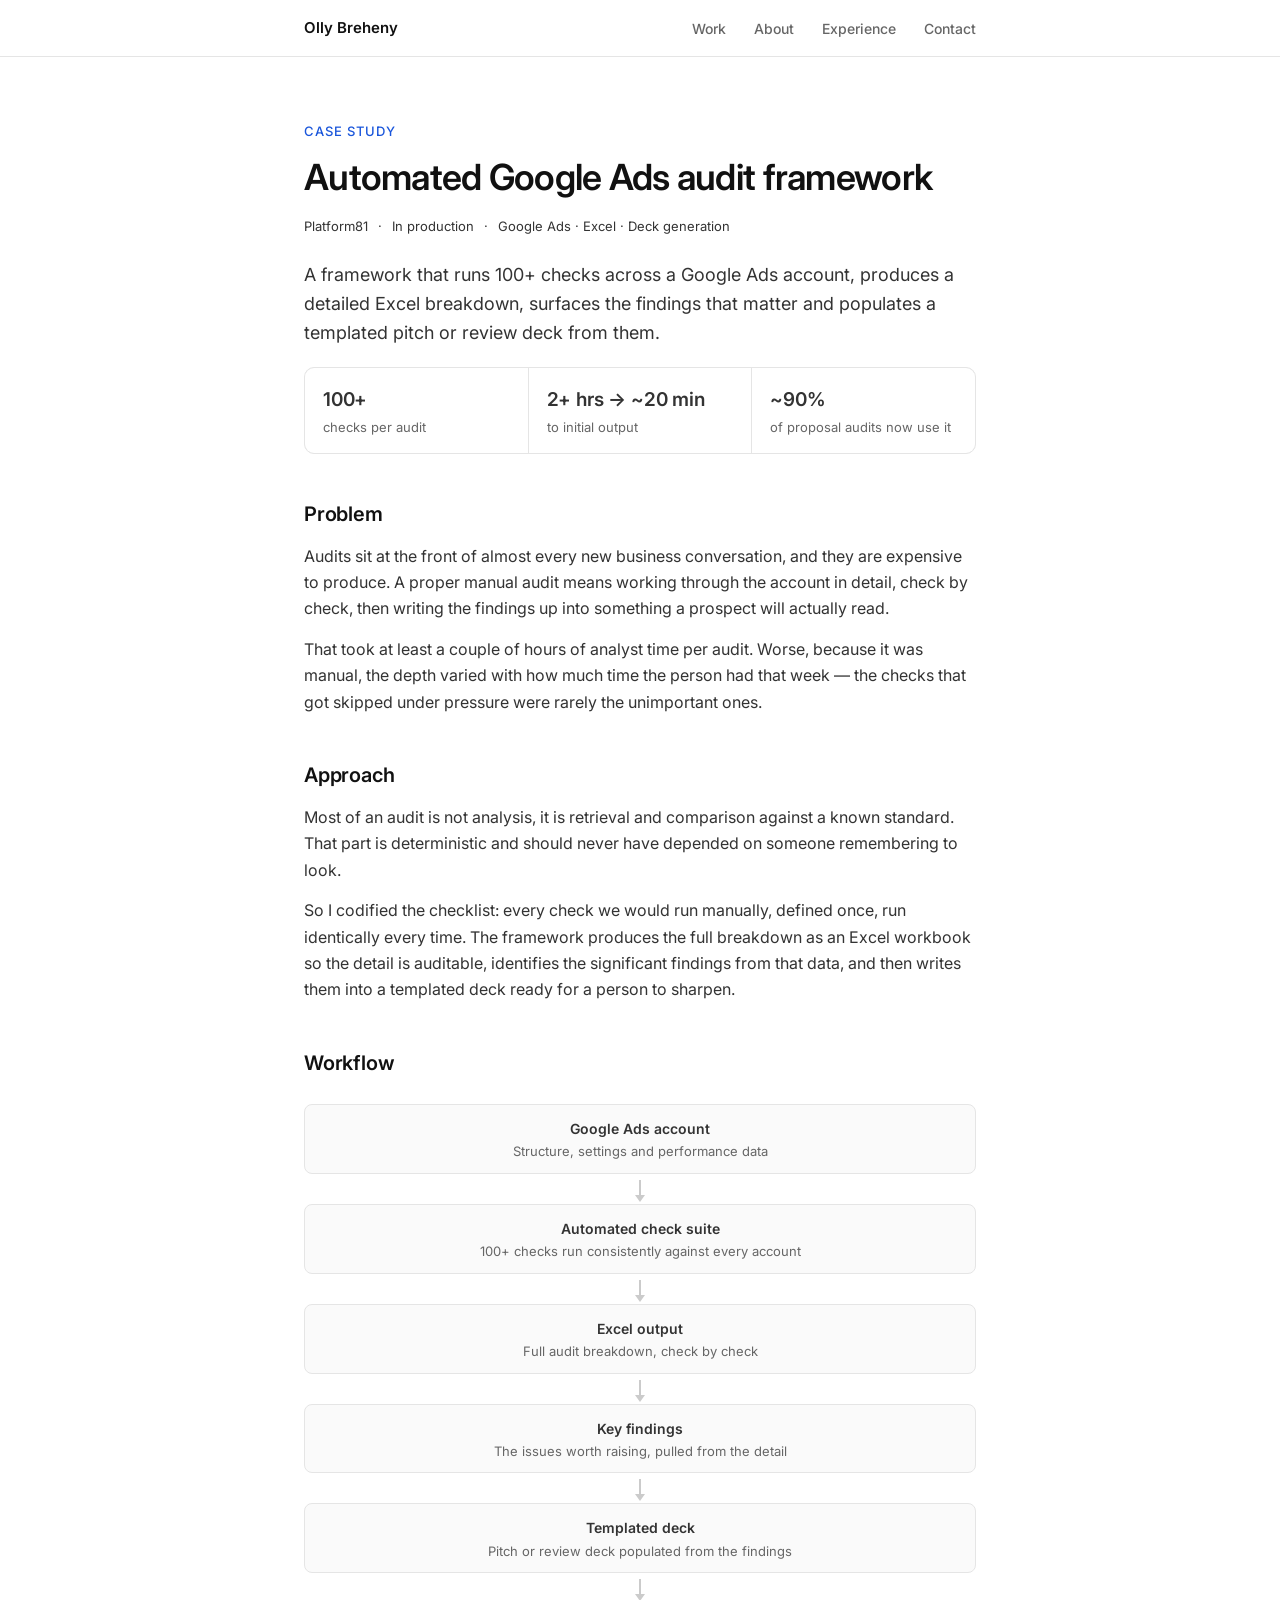
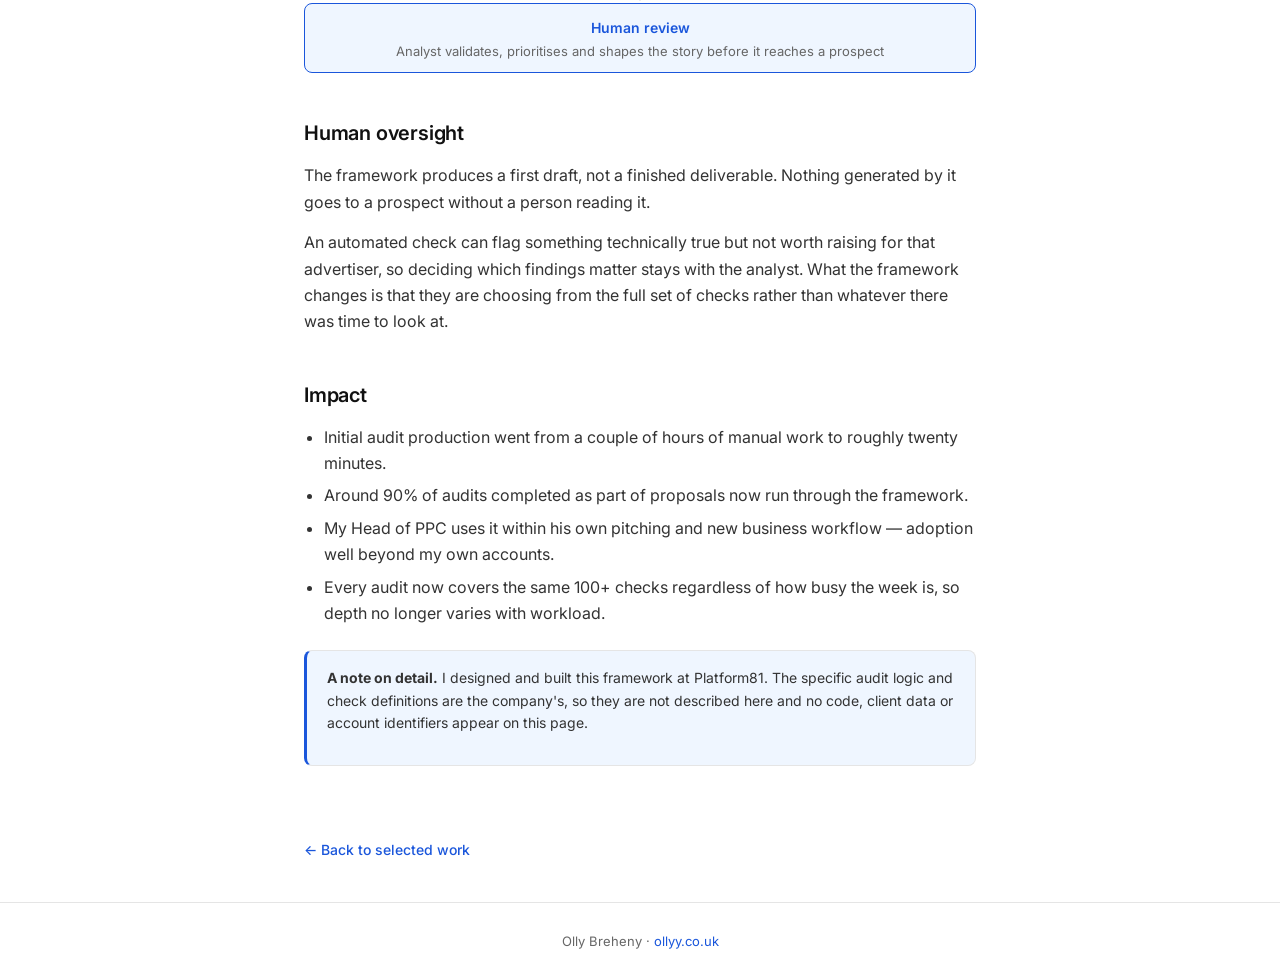
==== work/google-ads-audit-framework.html @ c1d4e872 "Reposition site around performance media, AI and automation Refresh the site's positioning from "Pai" ====
<!DOCTYPE html>
<html lang="en-GB">
<head>
  <meta charset="UTF-8" />
  <meta name="viewport" content="width=device-width, initial-scale=1.0" />
  <title>Automated Google Ads audit framework · Olly Breheny</title>
  <meta name="description" content="An automated audit framework running 100+ Google Ads checks, producing an Excel breakdown and populating a templated pitch deck from the findings." />
  <link rel="canonical" href="https://ollyy.co.uk/work/google-ads-audit-framework" />
  <link rel="preconnect" href="https://fonts.googleapis.com" />
  <link rel="preconnect" href="https://fonts.gstatic.com" crossorigin />
  <link href="https://fonts.googleapis.com/css2?family=Inter:wght@400;500;600&display=swap" rel="stylesheet" />
  <link rel="stylesheet" href="/assets/styles.css" />
</head>
<body>

  <a class="skip-link" href="#main">Skip to content</a>

  <nav>
    <div class="nav-inner">
      <a class="nav-logo" href="/">Olly Breheny</a>
      <ul class="nav-links">
        <li><a href="/#work">Work</a></li>
        <li><a href="/#about">About</a></li>
        <li><a href="/#experience">Experience</a></li>
        <li><a href="/#contact">Contact</a></li>
      </ul>
    </div>
  </nav>

  <main id="main" class="article">
    <span class="eyebrow">Case study</span>
    <h1>Automated Google Ads audit framework</h1>
    <ul class="article-meta">
      <li>Platform81</li>
      <li>In production</li>
      <li>Google Ads &middot; Excel &middot; Deck generation</li>
    </ul>
    <p class="lede">A framework that runs 100+ checks across a Google Ads account, produces a detailed Excel breakdown, surfaces the findings that matter and populates a templated pitch or review deck from them.</p>

    <ul class="impact">
      <li><strong>100+</strong><span>checks per audit</span></li>
      <li><strong>2+ hrs &rarr; ~20 min</strong><span>to initial output</span></li>
      <li><strong>~90%</strong><span>of proposal audits now use it</span></li>
    </ul>

    <h2>Problem</h2>
    <p>Audits sit at the front of almost every new business conversation, and they are expensive to produce. A proper manual audit means working through the account in detail, check by check, then writing the findings up into something a prospect will actually read.</p>
    <p>That took at least a couple of hours of analyst time per audit. Worse, because it was manual, the depth varied with how much time the person had that week — the checks that got skipped under pressure were rarely the unimportant ones.</p>

    <h2>Approach</h2>
    <p>Most of an audit is not analysis, it is retrieval and comparison against a known standard. That part is deterministic and should never have depended on someone remembering to look.</p>
    <p>So I codified the checklist: every check we would run manually, defined once, run identically every time. The framework produces the full breakdown as an Excel workbook so the detail is auditable, identifies the significant findings from that data, and then writes them into a templated deck ready for a person to sharpen.</p>

    <h2>Workflow</h2>
    <ol class="flow">
      <li>
        <span class="flow-label">Google Ads account</span>
        <span class="flow-note">Structure, settings and performance data</span>
      </li>
      <li>
        <span class="flow-label">Automated check suite</span>
        <span class="flow-note">100+ checks run consistently against every account</span>
      </li>
      <li>
        <span class="flow-label">Excel output</span>
        <span class="flow-note">Full audit breakdown, check by check</span>
      </li>
      <li>
        <span class="flow-label">Key findings</span>
        <span class="flow-note">The issues worth raising, pulled from the detail</span>
      </li>
      <li>
        <span class="flow-label">Templated deck</span>
        <span class="flow-note">Pitch or review deck populated from the findings</span>
      </li>
      <li class="flow-human">
        <span class="flow-label">Human review</span>
        <span class="flow-note">Analyst validates, prioritises and shapes the story before it reaches a prospect</span>
      </li>
    </ol>

    <h2>Human oversight</h2>
    <p>The framework produces a first draft, not a finished deliverable. Nothing generated by it goes to a prospect without a person reading it.</p>
    <p>An automated check can flag something technically true but not worth raising for that advertiser, so deciding which findings matter stays with the analyst. What the framework changes is that they are choosing from the full set of checks rather than whatever there was time to look at.</p>

    <h2>Impact</h2>
    <ul>
      <li>Initial audit production went from a couple of hours of manual work to roughly twenty minutes.</li>
      <li>Around 90% of audits completed as part of proposals now run through the framework.</li>
      <li>My Head of PPC uses it within his own pitching and new business workflow — adoption well beyond my own accounts.</li>
      <li>Every audit now covers the same 100+ checks regardless of how busy the week is, so depth no longer varies with workload.</li>
    </ul>

    <div class="panel">
      <p><strong>A note on detail.</strong> I designed and built this framework at Platform81. The specific audit logic and check definitions are the company's, so they are not described here and no code, client data or account identifiers appear on this page.</p>
    </div>


    <a class="back-link" href="/#work">&larr; Back to selected work</a>
  </main>

  <footer>
    <p>Olly Breheny &middot; <a href="/">ollyy.co.uk</a></p>
  </footer>

</body>
</html>
---- assets/styles.css ----
*, *::before, *::after { box-sizing: border-box; margin: 0; padding: 0; }

:root {
  --bg: #ffffff;
  --text: #111111;
  --muted: #666666;
  --border: #e5e5e5;
  --accent: #1a56db;
  --accent-light: #eff6ff;
  --card-bg: #fafafa;
  --max: 720px;
}

html { scroll-behavior: smooth; }

@media (prefers-reduced-motion: reduce) {
  html { scroll-behavior: auto; }
  * { transition: none !important; animation: none !important; }
}

body {
  font-family: 'Inter', system-ui, sans-serif;
  background: var(--bg);
  color: var(--text);
  font-size: 16px;
  line-height: 1.65;
  -webkit-font-smoothing: antialiased;
}

a { color: var(--accent); text-decoration: none; }
a:hover { text-decoration: underline; }

:focus-visible {
  outline: 2px solid var(--accent);
  outline-offset: 2px;
  border-radius: 3px;
}

.skip-link {
  position: absolute;
  left: -9999px;
  top: 0;
  background: var(--accent);
  color: #fff;
  padding: 10px 16px;
  font-size: 14px;
  font-weight: 500;
  z-index: 200;
}

.skip-link:focus {
  left: 8px;
  top: 8px;
  text-decoration: none;
}

/* NAV */
nav {
  position: sticky;
  top: 0;
  background: rgba(255,255,255,0.92);
  backdrop-filter: blur(8px);
  border-bottom: 1px solid var(--border);
  z-index: 100;
}

.nav-inner {
  max-width: var(--max);
  margin: 0 auto;
  padding: 0 24px;
  height: 56px;
  display: flex;
  align-items: center;
  justify-content: space-between;
  gap: 16px;
}

.nav-logo {
  font-weight: 600;
  font-size: 15px;
  color: var(--text);
}

.nav-logo:hover { text-decoration: none; }

.nav-links {
  display: flex;
  gap: 28px;
  list-style: none;
}

.nav-links a {
  font-size: 14px;
  color: var(--muted);
  font-weight: 500;
}

.nav-links a:hover { color: var(--text); text-decoration: none; }

/* SECTIONS */
section {
  max-width: var(--max);
  margin: 0 auto;
  padding: 72px 24px;
}

section + section {
  border-top: 1px solid var(--border);
}

h2 {
  font-size: 22px;
  font-weight: 600;
  letter-spacing: -0.01em;
  margin-bottom: 8px;
}

.section-intro {
  font-size: 15px;
  color: var(--muted);
  margin-bottom: 28px;
  max-width: 560px;
}

h2 + .projects-grid,
h2 + .skills-grid,
h2 + .timeline,
h2 + .contact-links,
h2 + p:not(.section-intro) { margin-top: 12px; }

/* HERO */
#hero {
  padding-top: 96px;
  padding-bottom: 72px;
}

.hero-eyebrow {
  font-size: 13px;
  font-weight: 500;
  letter-spacing: 0.08em;
  text-transform: uppercase;
  color: var(--accent);
  margin-bottom: 16px;
}

#hero h1 {
  font-size: clamp(2rem, 5vw, 2.75rem);
  font-weight: 600;
  line-height: 1.15;
  letter-spacing: -0.02em;
  margin-bottom: 20px;
}

.hero-lede {
  font-size: 18px;
  color: var(--muted);
  max-width: 560px;
  margin-bottom: 32px;
}

.hero-links {
  display: flex;
  gap: 16px;
  flex-wrap: wrap;
}

/* BUTTONS */
.btn {
  display: inline-flex;
  align-items: center;
  gap: 8px;
  padding: 10px 18px;
  border-radius: 6px;
  font-size: 14px;
  font-weight: 500;
  transition: opacity 0.15s;
}

.btn:hover { opacity: 0.8; text-decoration: none; }

.btn-primary {
  background: var(--accent);
  color: #fff;
}

.btn-ghost {
  border: 1px solid var(--border);
  color: var(--text);
  background: var(--bg);
}

/* STAT STRIP */
.stats {
  display: grid;
  grid-template-columns: repeat(3, 1fr);
  gap: 1px;
  background: var(--border);
  border: 1px solid var(--border);
  border-radius: 10px;
  overflow: hidden;
  margin-top: 40px;
  list-style: none;
}

.stats li {
  background: var(--bg);
  padding: 18px 20px;
}

.stat-value {
  display: block;
  font-size: 20px;
  font-weight: 600;
  letter-spacing: -0.01em;
  line-height: 1.3;
}

.stat-label {
  display: block;
  font-size: 13px;
  color: var(--muted);
  line-height: 1.45;
  margin-top: 2px;
}

/* PROSE */
.prose p {
  color: #333;
  margin-bottom: 14px;
}

.prose p:last-child { margin-bottom: 0; }

/* PROJECT CARDS */
.projects-grid {
  display: flex;
  flex-direction: column;
  gap: 16px;
}

.project-card {
  border: 1px solid var(--border);
  border-radius: 10px;
  padding: 24px;
  background: var(--card-bg);
  transition: border-color 0.15s;
}

.project-card:hover { border-color: #bbb; }

.project-header {
  display: flex;
  align-items: flex-start;
  justify-content: space-between;
  gap: 12px;
  margin-bottom: 10px;
}

.project-title {
  font-size: 16px;
  font-weight: 600;
}

.project-title a { color: var(--text); }

.project-status {
  font-size: 11px;
  font-weight: 500;
  padding: 3px 8px;
  border-radius: 20px;
  white-space: nowrap;
  flex-shrink: 0;
}

.status-live { background: #dcfce7; color: #15803d; }
.status-work { background: #eff6ff; color: #1a56db; }
.status-building { background: #fef9c3; color: #854d0e; }
.status-personal { background: #f3e8ff; color: #6b21a8; }

.project-desc {
  font-size: 14px;
  color: #444;
  margin-bottom: 14px;
  line-height: 1.6;
}

.project-metrics {
  display: flex;
  flex-wrap: wrap;
  gap: 8px 20px;
  padding: 14px 0;
  margin-bottom: 14px;
  border-top: 1px solid var(--border);
  border-bottom: 1px solid var(--border);
  list-style: none;
}

.project-metrics li {
  font-size: 13px;
  color: var(--muted);
  line-height: 1.4;
}

.project-metrics strong {
  display: block;
  font-size: 15px;
  font-weight: 600;
  color: var(--text);
}

.project-footer {
  display: flex;
  align-items: center;
  justify-content: space-between;
  flex-wrap: wrap;
  gap: 10px;
}

.tags {
  display: flex;
  flex-wrap: wrap;
  gap: 6px;
  list-style: none;
}

.tag {
  font-size: 12px;
  font-weight: 500;
  padding: 3px 8px;
  background: #f0f0f0;
  border-radius: 4px;
  color: #444;
}

.project-link {
  font-size: 13px;
  font-weight: 500;
  color: var(--accent);
  white-space: nowrap;
}

/* COMPACT CARDS (supporting work) */
.compact-grid {
  display: grid;
  grid-template-columns: repeat(auto-fit, minmax(220px, 1fr));
  gap: 14px;
}

.compact-card {
  border: 1px solid var(--border);
  border-radius: 10px;
  padding: 18px;
}

.compact-card h3 {
  font-size: 15px;
  font-weight: 600;
  margin-bottom: 6px;
}

.compact-card p {
  font-size: 13.5px;
  color: #555;
  line-height: 1.55;
}

/* TIMELINE */
.timeline {
  list-style: none;
  display: flex;
  flex-direction: column;
  gap: 28px;
}

.timeline > li {
  padding-left: 20px;
  border-left: 2px solid var(--border);
}

.role-header {
  display: flex;
  align-items: baseline;
  justify-content: space-between;
  flex-wrap: wrap;
  gap: 4px 16px;
}

.role-title {
  font-size: 16px;
  font-weight: 600;
}

.role-org {
  font-size: 14px;
  color: var(--accent);
  font-weight: 500;
}

.role-dates {
  font-size: 13px;
  color: var(--muted);
  white-space: nowrap;
}

.role-points {
  margin-top: 10px;
  padding-left: 18px;
  display: flex;
  flex-direction: column;
  gap: 5px;
}

.role-points li {
  font-size: 14px;
  color: #444;
  line-height: 1.55;
}

/* SKILLS */
.skills-grid {
  display: grid;
  grid-template-columns: repeat(auto-fill, minmax(200px, 1fr));
  gap: 24px 12px;
}

.skill-group h3 {
  font-size: 12px;
  font-weight: 600;
  text-transform: uppercase;
  letter-spacing: 0.07em;
  color: var(--muted);
  margin-bottom: 8px;
}

.skill-group ul {
  list-style: none;
  display: flex;
  flex-direction: column;
  gap: 5px;
}

.skill-group li {
  font-size: 14px;
  color: #333;
}

/* NOTE PANEL */
.panel {
  border: 1px solid var(--border);
  border-left: 3px solid var(--accent);
  background: var(--accent-light);
  border-radius: 8px;
  padding: 16px 20px;
  margin: 24px 0;
}

.panel p {
  font-size: 14px;
  color: #333;
  line-height: 1.6;
}

.panel p + p { margin-top: 10px; }

/* CONTACT */
.contact-links {
  display: flex;
  gap: 16px;
  flex-wrap: wrap;
}

/* FOOTER */
footer {
  border-top: 1px solid var(--border);
  text-align: center;
  padding: 28px 24px;
  font-size: 13px;
  color: var(--muted);
}

/* ---------- CASE STUDY / ARTICLE PAGES ---------- */
main.article {
  max-width: var(--max);
  margin: 0 auto;
  padding: 64px 24px 40px;
}

.eyebrow {
  font-size: 13px;
  font-weight: 500;
  letter-spacing: 0.08em;
  text-transform: uppercase;
  color: var(--accent);
  margin-bottom: 14px;
  display: block;
}

main.article h1 {
  font-size: clamp(1.75rem, 4.5vw, 2.25rem);
  font-weight: 600;
  line-height: 1.2;
  letter-spacing: -0.02em;
  margin-bottom: 16px;
}

.article-meta {
  display: flex;
  flex-wrap: wrap;
  gap: 6px 10px;
  font-size: 13px;
  color: var(--muted);
  margin-bottom: 24px;
  list-style: none;
}

.article-meta li:not(:last-child)::after {
  content: "·";
  margin-left: 10px;
}

.lede {
  font-size: 18px;
  color: var(--muted);
  line-height: 1.6;
  margin-bottom: 8px;
}

main.article h2 {
  font-size: 20px;
  margin-top: 44px;
  margin-bottom: 12px;
}

main.article h3 {
  font-size: 15px;
  font-weight: 600;
  margin-top: 24px;
  margin-bottom: 8px;
}

main.article p {
  color: #333;
  margin-bottom: 14px;
}

main.article > ul:not([class]),
main.article > ol:not([class]) {
  padding-left: 20px;
  margin-bottom: 16px;
  display: flex;
  flex-direction: column;
  gap: 6px;
}

main.article li { color: #333; }

.updated {
  font-size: 14px;
  color: var(--muted);
  margin-top: 10px;
  padding-bottom: 28px;
  margin-bottom: 4px;
  border-bottom: 1px solid var(--border);
}

/* FLOW DIAGRAM */
.flow {
  list-style: none;
  margin: 24px 0 28px;
  padding: 0;
  display: flex;
  flex-direction: column;
}

.flow li {
  position: relative;
  border: 1px solid var(--border);
  background: var(--card-bg);
  border-radius: 8px;
  padding: 12px 16px;
  text-align: center;
}

.flow li + li { margin-top: 30px; }

.flow li + li::before {
  content: "";
  position: absolute;
  left: 50%;
  top: -25px;
  width: 2px;
  height: 16px;
  background: #cbcbcb;
  transform: translateX(-50%);
}

.flow li + li::after {
  content: "";
  position: absolute;
  left: 50%;
  top: -10px;
  transform: translateX(-50%);
  border-left: 5px solid transparent;
  border-right: 5px solid transparent;
  border-top: 7px solid #cbcbcb;
}

.flow-label {
  display: block;
  font-size: 14px;
  font-weight: 600;
}

.flow-note {
  display: block;
  font-size: 13px;
  color: var(--muted);
  line-height: 1.45;
  margin-top: 2px;
}

.flow .flow-human {
  border-color: var(--accent);
  background: var(--accent-light);
}

.flow .flow-human .flow-label { color: var(--accent); }

/* IMPACT LIST ON CASE STUDIES */
.impact {
  list-style: none;
  display: grid;
  grid-template-columns: repeat(auto-fit, minmax(150px, 1fr));
  gap: 1px;
  background: var(--border);
  border: 1px solid var(--border);
  border-radius: 10px;
  overflow: hidden;
  margin: 20px 0 24px;
  padding: 0;
}

.impact li {
  background: var(--bg);
  padding: 16px 18px;
}

.impact strong {
  display: block;
  font-size: 19px;
  font-weight: 600;
  letter-spacing: -0.01em;
}

.impact span {
  display: block;
  font-size: 13px;
  color: var(--muted);
  line-height: 1.45;
  margin-top: 2px;
}

.back-link {
  display: inline-block;
  margin-top: 48px;
  font-size: 14px;
  font-weight: 500;
}

/* MOBILE */
@media (max-width: 600px) {
  section { padding: 56px 20px; }
  #hero { padding-top: 64px; }
  main.article { padding: 48px 20px 32px; }
  .nav-links { gap: 18px; }
  .nav-links a { font-size: 13px; }
  .skills-grid { grid-template-columns: 1fr 1fr; }
  .stats { grid-template-columns: 1fr; }
  .project-metrics { gap: 12px 18px; }
}

@media (max-width: 420px) {
  .nav-links { display: none; }
}
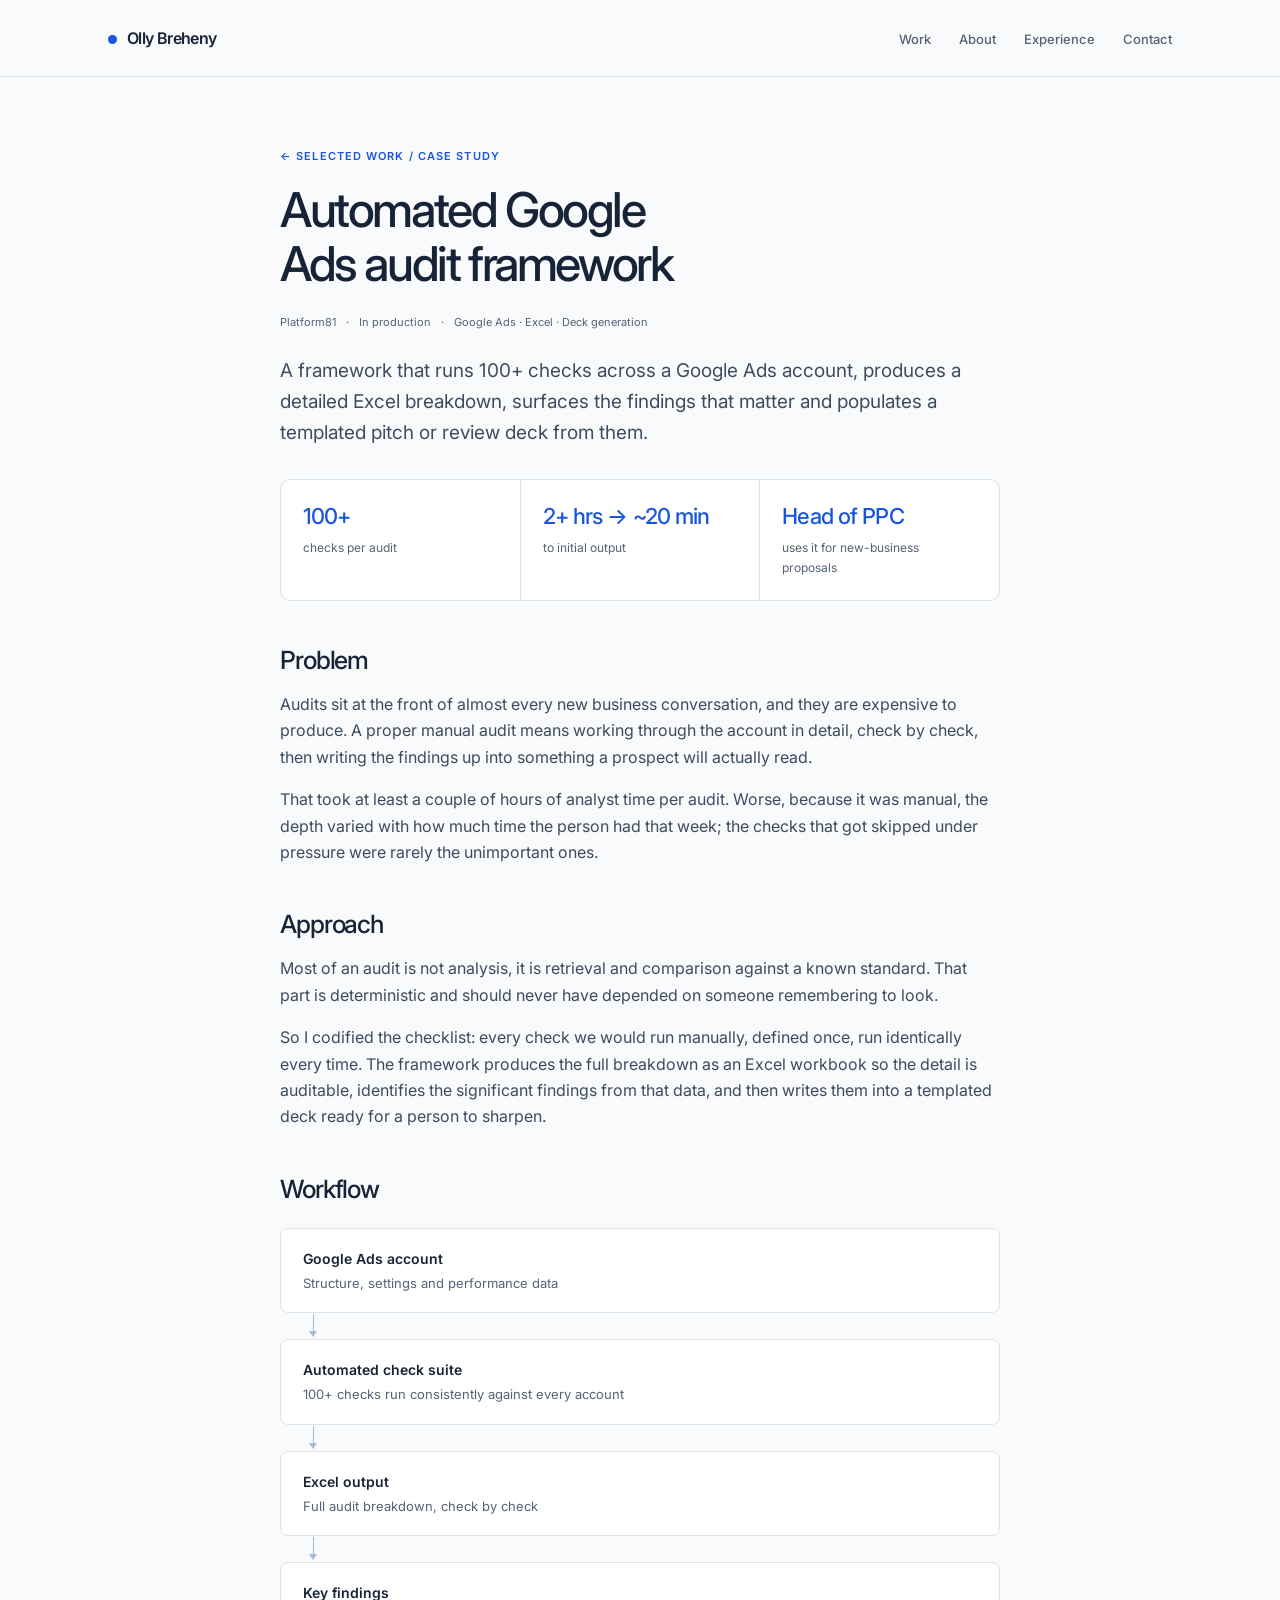
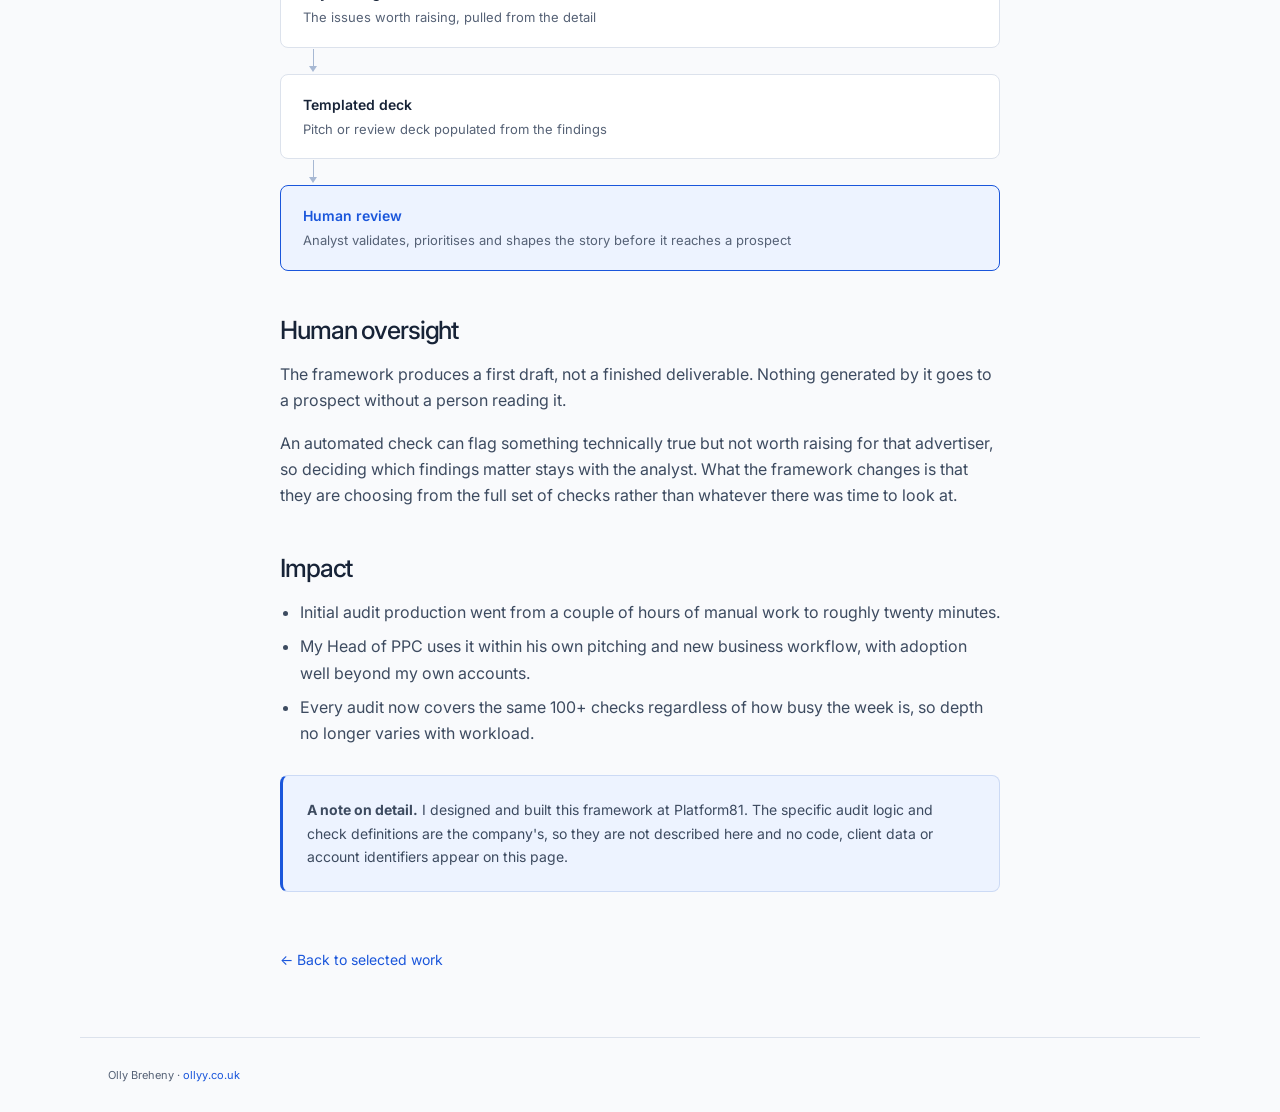
==== commit 3798e7aa: "Refresh portfolio content and design from latest CV" ====
--- a/work/google-ads-audit-framework.html
+++ b/work/google-ads-audit-framework.html
@@ -28,7 +28,7 @@
   </nav>
 
   <main id="main" class="article">
-    <span class="eyebrow">Case study</span>
+    <a class="eyebrow" href="/#work">← Selected work / Case study</a>
     <h1>Automated Google Ads audit framework</h1>
     <ul class="article-meta">
       <li>Platform81</li>
@@ -40,12 +40,12 @@
     <ul class="impact">
       <li><strong>100+</strong><span>checks per audit</span></li>
       <li><strong>2+ hrs &rarr; ~20 min</strong><span>to initial output</span></li>
-      <li><strong>~90%</strong><span>of proposal audits now use it</span></li>
+      <li><strong>Head of PPC</strong><span>uses it for new-business proposals</span></li>
     </ul>
 
     <h2>Problem</h2>
     <p>Audits sit at the front of almost every new business conversation, and they are expensive to produce. A proper manual audit means working through the account in detail, check by check, then writing the findings up into something a prospect will actually read.</p>
-    <p>That took at least a couple of hours of analyst time per audit. Worse, because it was manual, the depth varied with how much time the person had that week — the checks that got skipped under pressure were rarely the unimportant ones.</p>
+    <p>That took at least a couple of hours of analyst time per audit. Worse, because it was manual, the depth varied with how much time the person had that week; the checks that got skipped under pressure were rarely the unimportant ones.</p>
 
     <h2>Approach</h2>
     <p>Most of an audit is not analysis, it is retrieval and comparison against a known standard. That part is deterministic and should never have depended on someone remembering to look.</p>
@@ -86,8 +86,7 @@
     <h2>Impact</h2>
     <ul>
       <li>Initial audit production went from a couple of hours of manual work to roughly twenty minutes.</li>
-      <li>Around 90% of audits completed as part of proposals now run through the framework.</li>
-      <li>My Head of PPC uses it within his own pitching and new business workflow — adoption well beyond my own accounts.</li>
+      <li>My Head of PPC uses it within his own pitching and new business workflow, with adoption well beyond my own accounts.</li>
       <li>Every audit now covers the same 100+ checks regardless of how busy the week is, so depth no longer varies with workload.</li>
     </ul>
 
--- a/assets/styles.css
+++ b/assets/styles.css
@@ -1,684 +1,179 @@
 *, *::before, *::after { box-sizing: border-box; margin: 0; padding: 0; }
-
-:root {
-  --bg: #ffffff;
-  --text: #111111;
-  --muted: #666666;
-  --border: #e5e5e5;
-  --accent: #1a56db;
-  --accent-light: #eff6ff;
-  --card-bg: #fafafa;
-  --max: 720px;
-}
-
-html { scroll-behavior: smooth; }
-
-@media (prefers-reduced-motion: reduce) {
-  html { scroll-behavior: auto; }
-  * { transition: none !important; animation: none !important; }
-}
-
-body {
-  font-family: 'Inter', system-ui, sans-serif;
-  background: var(--bg);
-  color: var(--text);
-  font-size: 16px;
-  line-height: 1.65;
-  -webkit-font-smoothing: antialiased;
-}
-
+:root { --bg: #f9fafc; --text: #172337; --muted: #566276; --border: #dce2ec; --accent: #1a56db; --accent-light: #edf3ff; --card-bg: #fff; --max: 1120px; }
+html { scroll-behavior: smooth; scroll-padding-top: 100px; }
+body { font-family: 'Inter', system-ui, sans-serif; background: var(--bg); color: var(--text); font-size: 16px; line-height: 1.65; -webkit-font-smoothing: antialiased; }
 a { color: var(--accent); text-decoration: none; }
 a:hover { text-decoration: underline; }
-
-:focus-visible {
-  outline: 2px solid var(--accent);
-  outline-offset: 2px;
-  border-radius: 3px;
+:focus-visible { outline: 3px solid var(--accent); outline-offset: 5px; border-radius: 3px; }
+::selection { background: #dbe7ff; color: #172337; }
+.skip-link { position: absolute; left: -9999px; top: 8px; background: var(--accent); color: white; padding: 10px 16px; z-index: 200; }
+.skip-link:focus { left: 8px; }
+nav { position: sticky; top: 0; background: rgb(249 250 252 / 94%); backdrop-filter: blur(12px); border-bottom: 1px solid var(--border); z-index: 100; }
+.nav-inner { max-width: var(--max); margin: auto; padding: 0 28px; min-height: 76px; display: flex; align-items: center; justify-content: space-between; gap: 20px; }
+.nav-logo { font-size: 16px; font-weight: 600; letter-spacing: -.04em; color: var(--text); }
+.nav-logo::before { content: ''; display: inline-block; width: 9px; height: 9px; background: var(--accent); margin-right: 10px; border-radius: 50%; }
+.nav-links { display: flex; gap: 28px; list-style: none; }
+.nav-links a { color: var(--muted); font-size: 13px; font-weight: 500; padding: 10px 0; }
+.nav-links a:hover { color: var(--accent); }
+section { max-width: var(--max); margin: auto; padding: 84px 28px; }
+section + section { border-top: 1px solid var(--border); }
+h1, h2, h3 { text-wrap: balance; }
+h2 { font-size: clamp(26px, 3.2vw, 36px); line-height: 1.2; font-weight: 500; letter-spacing: -.045em; }
+.section-kicker, .hero-eyebrow, .eyebrow { color: var(--accent); font-size: 11px; font-weight: 600; letter-spacing: .1em; text-transform: uppercase; margin-bottom: 18px; }
+.section-heading { display: flex; justify-content: space-between; align-items: end; gap: 40px; margin-bottom: 32px; }
+.section-heading > div { max-width: 600px; }
+.section-intro { max-width: 340px; color: var(--muted); font-size: 14px; }
+#hero { padding-top: 90px; padding-bottom: 48px; display: grid; grid-template-columns: minmax(0, 1.6fr) minmax(0, 1fr); gap: 48px; align-items: center; }
+.hero-eyebrow { font-size: 10px; letter-spacing: .09em; margin-bottom: 24px; }
+#hero h1 { font-size: clamp(40px, 5.1vw, 62px); line-height: 1.07; letter-spacing: -.065em; font-weight: 500; margin-bottom: 28px; }
+#hero h1 span { color: var(--accent); }
+.hero-lede { font-size: 19px; line-height: 1.65; max-width: 550px; margin-bottom: 14px; }
+.hero-detail { color: var(--muted); font-size: 15px; max-width: 490px; margin-bottom: 30px; }
+.hero-links, .contact-links { display: flex; gap: 12px; flex-wrap: wrap; }
+.btn { display: inline-flex; align-items: center; justify-content: center; gap: 24px; padding: 12px 20px; min-height: 46px; border-radius: 7px; font-size: 13px; font-weight: 500; border: 1px solid transparent; transition: background .15s, border-color .15s; }
+.btn:hover { text-decoration: none; }
+.btn-primary { background: var(--accent); color: white; }
+.btn-primary:hover { background: #1546b4; }
+.btn-ghost { border-color: var(--border); color: var(--text); background: white; }
+.btn-ghost:hover { border-color: var(--accent); background: var(--accent-light); }
+.hero-note { background: #192b48; color: #fff; padding: 32px; border-radius: 12px; position: relative; overflow: hidden; box-shadow: 0 16px 36px -24px #17233780; }
+.hero-note::before { content: ''; position: absolute; top: 0; right: 0; width: 82px; height: 5px; background: #78a3ff; }
+.note-eyebrow { color: #b7ccf5; font-size: 10px; text-transform: uppercase; letter-spacing: .12em; margin-bottom: 20px; }
+.note-title { font-size: 24px; line-height: 1.35; letter-spacing: -.04em; margin-bottom: 26px; }
+.practice-list { list-style: none; }
+.practice-list li { padding: 13px 0; border-top: 1px solid #ffffff24; font-size: 12px; }
+.practice-list span { color: #a9c5ff; font-size: 10px; margin-right: 12px; font-variant-numeric: tabular-nums; }
+.note-foot { margin-top: 20px; font-size: 11px; color: #b7c6dd; }
+.stats { grid-column: 1 / -1; display: grid; grid-template-columns: repeat(3, minmax(0, 1fr)); list-style: none; border-top: 1px solid var(--border); padding-top: 28px; gap: 28px; }
+.stats li + li { border-left: 1px solid var(--border); padding-left: 28px; }
+.stat-value { display: block; font-size: 22px; font-weight: 500; letter-spacing: -.04em; }
+.stat-label { display: block; font-size: 12px; color: var(--muted); margin-top: 4px; }
+.projects-grid { display: grid; grid-template-columns: repeat(2, minmax(0, 1fr)); gap: 20px; }
+.project-card { display: flex; flex-direction: column; border: 1px solid var(--border); border-radius: 10px; padding: 30px; background: var(--card-bg); transition: border-color .15s, box-shadow .15s; }
+.project-card:hover, .project-card:focus-within { border-color: #91ade8; box-shadow: 0 10px 26px -20px #1a56db70; }
+.project-topline { display: flex; align-items: center; justify-content: space-between; margin-bottom: 24px; }
+.project-number { font-size: 12px; color: var(--muted); font-variant-numeric: tabular-nums; }
+.project-status { font-size: 10px; font-weight: 500; border-radius: 20px; padding: 4px 9px; background: var(--accent-light); color: var(--accent); }
+.project-title { font-size: 24px; font-weight: 500; line-height: 1.3; letter-spacing: -.04em; margin-bottom: 14px; max-width: 350px; }
+.project-title a { color: var(--text); }
+.project-desc { font-size: 14px; color: var(--muted); margin-bottom: 24px; }
+.project-result { margin-top: auto; padding-top: 22px; border-top: 1px solid var(--border); }
+.project-result strong { display: block; font-size: 24px; line-height: 1.3; font-weight: 500; color: var(--accent); letter-spacing: -.04em; }
+.project-result span { display: block; font-size: 12px; color: var(--muted); margin-top: 6px; }
+.project-adoption { font-size: 12px; margin: 12px 0 24px; }
+.project-footer { display: flex; align-items: center; justify-content: space-between; flex-wrap: wrap; gap: 12px; }
+.project-category { font-size: 10px; color: var(--muted); }
+.project-link { font-size: 12px; font-weight: 600; padding: 6px 0; }
+.project-link span { margin-left: 8px; }
+.retail-panel { padding: 36px; border-radius: 10px; background: #192b48; color: white; display: grid; grid-template-columns: 1fr 1.2fr; gap: 40px; align-items: center; margin-bottom: 20px; }
+.retail-panel h3 { font-size: 24px; line-height: 1.3; font-weight: 500; letter-spacing: -.035em; margin-bottom: 14px; }
+.retail-panel p:not(.note-eyebrow) { font-size: 12px; color: #bdcbe0; }
+.retail-metrics { list-style: none; display: grid; grid-template-columns: repeat(3, minmax(0, 1fr)); gap: 20px; }
+.retail-metrics strong { display: block; font-size: clamp(25px, 3vw, 36px); font-weight: 500; letter-spacing: -.05em; }
+.retail-metrics span { display: block; font-size: 11px; color: #bdcbe0; }
+.evidence-grid { display: grid; grid-template-columns: repeat(3, minmax(0, 1fr)); gap: 20px; }
+.compact-card { border: 1px solid var(--border); border-radius: 10px; padding: 24px; background: white; }
+.compact-card .card-kicker { color: var(--accent); font-size: 10px; font-weight: 600; text-transform: uppercase; letter-spacing: .06em; margin-bottom: 18px; }
+.compact-card h3 { font-size: 18px; line-height: 1.35; letter-spacing: -.03em; font-weight: 500; margin-bottom: 12px; }
+.compact-card p { font-size: 13px; color: var(--muted); }
+.split-section { display: grid; grid-template-columns: 1fr 1.8fr; gap: 64px; }
+.prose p { font-size: 15px; color: var(--muted); margin-bottom: 18px; }
+.prose p:first-child { color: var(--text); font-size: 17px; }
+.timeline { list-style: none; }
+.timeline > li { position: relative; padding: 0 0 36px 26px; border-left: 1px solid var(--border); }
+.timeline > li:last-child { padding-bottom: 0; }
+.timeline > li::before { content: ''; position: absolute; left: -4px; top: 8px; width: 7px; height: 7px; border-radius: 50%; background: #b4c3dc; }
+.timeline > li:first-child::before { background: var(--accent); box-shadow: 0 0 0 4px var(--accent-light); }
+.role-header { display: flex; flex-wrap: wrap; justify-content: space-between; align-items: baseline; gap: 8px 16px; }
+.role-title { font-size: 15px; font-weight: 600; }
+.role-org { font-size: 13px; color: var(--accent); margin-top: 4px; }
+.role-dates { font-size: 11px; color: var(--muted); }
+.role-points { padding-left: 16px; margin-top: 14px; }
+.role-points li, .role-summary { font-size: 13px; color: var(--muted); margin-top: 6px; }
+.skills-grid { display: grid; grid-template-columns: repeat(3, minmax(0, 1fr)); gap: 30px; }
+.skill-group { border-top: 2px solid var(--border); padding-top: 18px; }
+.skill-group h3 { font-size: 13px; font-weight: 600; margin-bottom: 14px; }
+.skill-group ul { list-style: none; }
+.skill-group li { font-size: 13px; color: var(--muted); margin-top: 6px; }
+.panel { border: 1px solid #ccdaf5; border-left: 3px solid var(--accent); background: var(--accent-light); border-radius: 8px; padding: 22px 24px; margin: 28px 0; }
+.panel p { font-size: 14px; line-height: 1.7; }
+.panel p + p { margin-top: 10px; }
+.build-panel { display: grid; grid-template-columns: 1fr 3fr; gap: 24px; margin: 36px 0 0; }
+.build-panel h3 { font-size: 15px; font-weight: 500; }
+#contact { text-align: center; padding-top: 72px; padding-bottom: 80px; background: linear-gradient(180deg, var(--bg), #edf3ff); }
+#contact h2 { font-size: clamp(32px, 4vw, 48px); }
+#contact > p:not(.section-kicker) { max-width: 460px; margin: 22px auto 28px; font-size: 14px; color: var(--muted); }
+.contact-links { justify-content: center; }
+footer { max-width: var(--max); margin: auto; border-top: 1px solid var(--border); padding: 28px; display: flex; justify-content: space-between; gap: 20px; font-size: 11px; color: var(--muted); }
+/* Case studies retain a comfortable reading measure. */
+main.article { max-width: 776px; margin: auto; padding: 64px 28px; }
+.eyebrow { display: inline-block; }
+main.article h1 { font-size: clamp(32px, 5vw, 48px); font-weight: 500; line-height: 1.12; letter-spacing: -.05em; margin-bottom: 22px; }
+.article-meta { display: flex; flex-wrap: wrap; gap: 6px 10px; font-size: 11px; color: var(--muted); margin-bottom: 24px; list-style: none; }
+.article-meta li:not(:last-child)::after { content: '·'; margin-left: 10px; }
+main.article p { margin-bottom: 16px; color: #3d4b60; }
+main.article .lede { font-size: 19px; }
+main.article h2 { font-size: 25px; margin: 44px 0 16px; }
+main.article > ul:not([class]), main.article > ol:not([class]) { padding-left: 20px; margin-bottom: 16px; display: flex; flex-direction: column; gap: 8px; color: #3d4b60; }
+.flow { list-style: none; margin: 24px 0 28px; padding: 0; display: flex; flex-direction: column; }
+.flow li { position: relative; border: 1px solid var(--border); background: var(--card-bg); border-radius: 8px; padding: 18px 22px; }
+.flow li + li { margin-top: 26px; }
+.flow li + li::before { content: ''; position: absolute; left: 32px; top: -26px; width: 1px; height: 19px; background: #a7b8d3; }
+.flow li + li::after { content: ''; position: absolute; left: 28px; top: -9px; border-left: 4px solid transparent; border-right: 4px solid transparent; border-top: 6px solid #a7b8d3; }
+.flow-label { display: block; font-size: 14px; font-weight: 600; }
+.flow-note { display: block; font-size: 13px; color: var(--muted); margin-top: 3px; }
+.flow .flow-human { border-color: var(--accent); background: var(--accent-light); }
+.flow .flow-human .flow-label { color: var(--accent); }
+.impact { list-style: none; display: grid; grid-template-columns: repeat(auto-fit, minmax(170px, 1fr)); gap: 1px; border: 1px solid var(--border); background: var(--border); border-radius: 10px; overflow: hidden; margin: 30px 0; padding: 0; }
+.impact li { background: white; padding: 22px; }
+.impact strong { display: block; font-size: 22px; line-height: 1.3; font-weight: 500; letter-spacing: -.04em; color: var(--accent); }
+.impact span { display: block; font-size: 12px; color: var(--muted); margin-top: 8px; }
+main.article .panel p:last-child { margin-bottom: 0; }
+.back-link { display: inline-block; margin-top: 28px; font-size: 14px; }
+@media (max-width: 900px) {
+ #hero { gap: 30px; }
+ .hero-note { padding: 24px; }
+ .section-heading { align-items: start; }
+ .section-intro { max-width: 280px; }
+ .retail-panel { grid-template-columns: 1fr; gap: 28px; }
+ .evidence-grid { grid-template-columns: 1fr; }
+ .split-section { grid-template-columns: 1fr 1.6fr; gap: 32px; }
 }
-
-.skip-link {
-  position: absolute;
-  left: -9999px;
-  top: 0;
-  background: var(--accent);
-  color: #fff;
-  padding: 10px 16px;
-  font-size: 14px;
-  font-weight: 500;
-  z-index: 200;
+@media (max-width: 680px) {
+ html { scroll-padding-top: 110px; }
+ .nav-inner { padding: 14px 20px; min-height: 66px; flex-wrap: wrap; gap: 8px 24px; }
+ .nav-links { gap: 22px; }
+ .nav-links a { font-size: 12px; display: inline-block; padding: 5px 0; }
+ section { padding: 56px 20px; }
+ #hero { grid-template-columns: 1fr; padding-top: 52px; gap: 30px; }
+ #hero h1 { font-size: clamp(39px, 8.8vw, 58px); }
+ .hero-note { padding: 26px; }
+ .note-title br { display: none; }
+ .practice-list { display: grid; grid-template-columns: 1fr 1fr; gap: 0 18px; }
+ .stats { gap: 14px; }
+ .stats li + li { padding-left: 14px; }
+ .stat-value { font-size: 17px; line-height: 1.3; }
+ .stat-label { font-size: 10px; }
+ .section-heading, .split-section { display: grid; grid-template-columns: 1fr; gap: 22px; }
+ .section-intro { max-width: 100%; }
+ .projects-grid { grid-template-columns: 1fr; }
+ .project-card { padding: 24px; }
+ .project-title { max-width: 100%; }
+ .retail-panel { padding: 26px; }
+ .retail-metrics { gap: 14px; }
+ .skills-grid { grid-template-columns: 1fr; gap: 24px; }
+ .build-panel { grid-template-columns: 1fr; gap: 12px; }
+ main.article { padding: 44px 20px; }
+ main.article .lede { font-size: 17px; }
+ footer { padding: 24px 20px; flex-wrap: wrap; }
 }
-
-.skip-link:focus {
-  left: 8px;
-  top: 8px;
-  text-decoration: none;
+@media (max-width: 360px) {
+ .practice-list { grid-template-columns: 1fr; }
+ .retail-metrics { grid-template-columns: 1fr; }
+ .retail-metrics li { border-top: 1px solid #ffffff24; padding-top: 12px; }
+ .project-result strong { font-size: 22px; }
 }
-
-/* NAV */
-nav {
-  position: sticky;
-  top: 0;
-  background: rgba(255,255,255,0.92);
-  backdrop-filter: blur(8px);
-  border-bottom: 1px solid var(--border);
-  z-index: 100;
+@media (prefers-reduced-motion: reduce) {
+ html { scroll-behavior: auto; }
+ *, *::before, *::after { transition: none !important; animation: none !important; }
 }
-
-.nav-inner {
-  max-width: var(--max);
-  margin: 0 auto;
-  padding: 0 24px;
-  height: 56px;
-  display: flex;
-  align-items: center;
-  justify-content: space-between;
-  gap: 16px;
-}
-
-.nav-logo {
-  font-weight: 600;
-  font-size: 15px;
-  color: var(--text);
-}
-
-.nav-logo:hover { text-decoration: none; }
-
-.nav-links {
-  display: flex;
-  gap: 28px;
-  list-style: none;
-}
-
-.nav-links a {
-  font-size: 14px;
-  color: var(--muted);
-  font-weight: 500;
-}
-
-.nav-links a:hover { color: var(--text); text-decoration: none; }
-
-/* SECTIONS */
-section {
-  max-width: var(--max);
-  margin: 0 auto;
-  padding: 72px 24px;
-}
-
-section + section {
-  border-top: 1px solid var(--border);
-}
-
-h2 {
-  font-size: 22px;
-  font-weight: 600;
-  letter-spacing: -0.01em;
-  margin-bottom: 8px;
-}
-
-.section-intro {
-  font-size: 15px;
-  color: var(--muted);
-  margin-bottom: 28px;
-  max-width: 560px;
-}
-
-h2 + .projects-grid,
-h2 + .skills-grid,
-h2 + .timeline,
-h2 + .contact-links,
-h2 + p:not(.section-intro) { margin-top: 12px; }
-
-/* HERO */
-#hero {
-  padding-top: 96px;
-  padding-bottom: 72px;
-}
-
-.hero-eyebrow {
-  font-size: 13px;
-  font-weight: 500;
-  letter-spacing: 0.08em;
-  text-transform: uppercase;
-  color: var(--accent);
-  margin-bottom: 16px;
-}
-
-#hero h1 {
-  font-size: clamp(2rem, 5vw, 2.75rem);
-  font-weight: 600;
-  line-height: 1.15;
-  letter-spacing: -0.02em;
-  margin-bottom: 20px;
-}
-
-.hero-lede {
-  font-size: 18px;
-  color: var(--muted);
-  max-width: 560px;
-  margin-bottom: 32px;
-}
-
-.hero-links {
-  display: flex;
-  gap: 16px;
-  flex-wrap: wrap;
-}
-
-/* BUTTONS */
-.btn {
-  display: inline-flex;
-  align-items: center;
-  gap: 8px;
-  padding: 10px 18px;
-  border-radius: 6px;
-  font-size: 14px;
-  font-weight: 500;
-  transition: opacity 0.15s;
-}
-
-.btn:hover { opacity: 0.8; text-decoration: none; }
-
-.btn-primary {
-  background: var(--accent);
-  color: #fff;
-}
-
-.btn-ghost {
-  border: 1px solid var(--border);
-  color: var(--text);
-  background: var(--bg);
-}
-
-/* STAT STRIP */
-.stats {
-  display: grid;
-  grid-template-columns: repeat(3, 1fr);
-  gap: 1px;
-  background: var(--border);
-  border: 1px solid var(--border);
-  border-radius: 10px;
-  overflow: hidden;
-  margin-top: 40px;
-  list-style: none;
-}
-
-.stats li {
-  background: var(--bg);
-  padding: 18px 20px;
-}
-
-.stat-value {
-  display: block;
-  font-size: 20px;
-  font-weight: 600;
-  letter-spacing: -0.01em;
-  line-height: 1.3;
-}
-
-.stat-label {
-  display: block;
-  font-size: 13px;
-  color: var(--muted);
-  line-height: 1.45;
-  margin-top: 2px;
-}
-
-/* PROSE */
-.prose p {
-  color: #333;
-  margin-bottom: 14px;
-}
-
-.prose p:last-child { margin-bottom: 0; }
-
-/* PROJECT CARDS */
-.projects-grid {
-  display: flex;
-  flex-direction: column;
-  gap: 16px;
-}
-
-.project-card {
-  border: 1px solid var(--border);
-  border-radius: 10px;
-  padding: 24px;
-  background: var(--card-bg);
-  transition: border-color 0.15s;
-}
-
-.project-card:hover { border-color: #bbb; }
-
-.project-header {
-  display: flex;
-  align-items: flex-start;
-  justify-content: space-between;
-  gap: 12px;
-  margin-bottom: 10px;
-}
-
-.project-title {
-  font-size: 16px;
-  font-weight: 600;
-}
-
-.project-title a { color: var(--text); }
-
-.project-status {
-  font-size: 11px;
-  font-weight: 500;
-  padding: 3px 8px;
-  border-radius: 20px;
-  white-space: nowrap;
-  flex-shrink: 0;
-}
-
-.status-live { background: #dcfce7; color: #15803d; }
-.status-work { background: #eff6ff; color: #1a56db; }
-.status-building { background: #fef9c3; color: #854d0e; }
-.status-personal { background: #f3e8ff; color: #6b21a8; }
-
-.project-desc {
-  font-size: 14px;
-  color: #444;
-  margin-bottom: 14px;
-  line-height: 1.6;
-}
-
-.project-metrics {
-  display: flex;
-  flex-wrap: wrap;
-  gap: 8px 20px;
-  padding: 14px 0;
-  margin-bottom: 14px;
-  border-top: 1px solid var(--border);
-  border-bottom: 1px solid var(--border);
-  list-style: none;
-}
-
-.project-metrics li {
-  font-size: 13px;
-  color: var(--muted);
-  line-height: 1.4;
-}
-
-.project-metrics strong {
-  display: block;
-  font-size: 15px;
-  font-weight: 600;
-  color: var(--text);
-}
-
-.project-footer {
-  display: flex;
-  align-items: center;
-  justify-content: space-between;
-  flex-wrap: wrap;
-  gap: 10px;
-}
-
-.tags {
-  display: flex;
-  flex-wrap: wrap;
-  gap: 6px;
-  list-style: none;
-}
-
-.tag {
-  font-size: 12px;
-  font-weight: 500;
-  padding: 3px 8px;
-  background: #f0f0f0;
-  border-radius: 4px;
-  color: #444;
-}
-
-.project-link {
-  font-size: 13px;
-  font-weight: 500;
-  color: var(--accent);
-  white-space: nowrap;
-}
-
-/* COMPACT CARDS (supporting work) */
-.compact-grid {
-  display: grid;
-  grid-template-columns: repeat(auto-fit, minmax(220px, 1fr));
-  gap: 14px;
-}
-
-.compact-card {
-  border: 1px solid var(--border);
-  border-radius: 10px;
-  padding: 18px;
-}
-
-.compact-card h3 {
-  font-size: 15px;
-  font-weight: 600;
-  margin-bottom: 6px;
-}
-
-.compact-card p {
-  font-size: 13.5px;
-  color: #555;
-  line-height: 1.55;
-}
-
-/* TIMELINE */
-.timeline {
-  list-style: none;
-  display: flex;
-  flex-direction: column;
-  gap: 28px;
-}
-
-.timeline > li {
-  padding-left: 20px;
-  border-left: 2px solid var(--border);
-}
-
-.role-header {
-  display: flex;
-  align-items: baseline;
-  justify-content: space-between;
-  flex-wrap: wrap;
-  gap: 4px 16px;
-}
-
-.role-title {
-  font-size: 16px;
-  font-weight: 600;
-}
-
-.role-org {
-  font-size: 14px;
-  color: var(--accent);
-  font-weight: 500;
-}
-
-.role-dates {
-  font-size: 13px;
-  color: var(--muted);
-  white-space: nowrap;
-}
-
-.role-points {
-  margin-top: 10px;
-  padding-left: 18px;
-  display: flex;
-  flex-direction: column;
-  gap: 5px;
-}
-
-.role-points li {
-  font-size: 14px;
-  color: #444;
-  line-height: 1.55;
-}
-
-/* SKILLS */
-.skills-grid {
-  display: grid;
-  grid-template-columns: repeat(auto-fill, minmax(200px, 1fr));
-  gap: 24px 12px;
-}
-
-.skill-group h3 {
-  font-size: 12px;
-  font-weight: 600;
-  text-transform: uppercase;
-  letter-spacing: 0.07em;
-  color: var(--muted);
-  margin-bottom: 8px;
-}
-
-.skill-group ul {
-  list-style: none;
-  display: flex;
-  flex-direction: column;
-  gap: 5px;
-}
-
-.skill-group li {
-  font-size: 14px;
-  color: #333;
-}
-
-/* NOTE PANEL */
-.panel {
-  border: 1px solid var(--border);
-  border-left: 3px solid var(--accent);
-  background: var(--accent-light);
-  border-radius: 8px;
-  padding: 16px 20px;
-  margin: 24px 0;
-}
-
-.panel p {
-  font-size: 14px;
-  color: #333;
-  line-height: 1.6;
-}
-
-.panel p + p { margin-top: 10px; }
-
-/* CONTACT */
-.contact-links {
-  display: flex;
-  gap: 16px;
-  flex-wrap: wrap;
-}
-
-/* FOOTER */
-footer {
-  border-top: 1px solid var(--border);
-  text-align: center;
-  padding: 28px 24px;
-  font-size: 13px;
-  color: var(--muted);
-}
-
-/* ---------- CASE STUDY / ARTICLE PAGES ---------- */
-main.article {
-  max-width: var(--max);
-  margin: 0 auto;
-  padding: 64px 24px 40px;
-}
-
-.eyebrow {
-  font-size: 13px;
-  font-weight: 500;
-  letter-spacing: 0.08em;
-  text-transform: uppercase;
-  color: var(--accent);
-  margin-bottom: 14px;
-  display: block;
-}
-
-main.article h1 {
-  font-size: clamp(1.75rem, 4.5vw, 2.25rem);
-  font-weight: 600;
-  line-height: 1.2;
-  letter-spacing: -0.02em;
-  margin-bottom: 16px;
-}
-
-.article-meta {
-  display: flex;
-  flex-wrap: wrap;
-  gap: 6px 10px;
-  font-size: 13px;
-  color: var(--muted);
-  margin-bottom: 24px;
-  list-style: none;
-}
-
-.article-meta li:not(:last-child)::after {
-  content: "·";
-  margin-left: 10px;
-}
-
-.lede {
-  font-size: 18px;
-  color: var(--muted);
-  line-height: 1.6;
-  margin-bottom: 8px;
-}
-
-main.article h2 {
-  font-size: 20px;
-  margin-top: 44px;
-  margin-bottom: 12px;
-}
-
-main.article h3 {
-  font-size: 15px;
-  font-weight: 600;
-  margin-top: 24px;
-  margin-bottom: 8px;
-}
-
-main.article p {
-  color: #333;
-  margin-bottom: 14px;
-}
-
-main.article > ul:not([class]),
-main.article > ol:not([class]) {
-  padding-left: 20px;
-  margin-bottom: 16px;
-  display: flex;
-  flex-direction: column;
-  gap: 6px;
-}
-
-main.article li { color: #333; }
-
-.updated {
-  font-size: 14px;
-  color: var(--muted);
-  margin-top: 10px;
-  padding-bottom: 28px;
-  margin-bottom: 4px;
-  border-bottom: 1px solid var(--border);
-}
-
-/* FLOW DIAGRAM */
-.flow {
-  list-style: none;
-  margin: 24px 0 28px;
-  padding: 0;
-  display: flex;
-  flex-direction: column;
-}
-
-.flow li {
-  position: relative;
-  border: 1px solid var(--border);
-  background: var(--card-bg);
-  border-radius: 8px;
-  padding: 12px 16px;
-  text-align: center;
-}
-
-.flow li + li { margin-top: 30px; }
-
-.flow li + li::before {
-  content: "";
-  position: absolute;
-  left: 50%;
-  top: -25px;
-  width: 2px;
-  height: 16px;
-  background: #cbcbcb;
-  transform: translateX(-50%);
-}
-
-.flow li + li::after {
-  content: "";
-  position: absolute;
-  left: 50%;
-  top: -10px;
-  transform: translateX(-50%);
-  border-left: 5px solid transparent;
-  border-right: 5px solid transparent;
-  border-top: 7px solid #cbcbcb;
-}
-
-.flow-label {
-  display: block;
-  font-size: 14px;
-  font-weight: 600;
-}
-
-.flow-note {
-  display: block;
-  font-size: 13px;
-  color: var(--muted);
-  line-height: 1.45;
-  margin-top: 2px;
-}
-
-.flow .flow-human {
-  border-color: var(--accent);
-  background: var(--accent-light);
-}
-
-.flow .flow-human .flow-label { color: var(--accent); }
-
-/* IMPACT LIST ON CASE STUDIES */
-.impact {
-  list-style: none;
-  display: grid;
-  grid-template-columns: repeat(auto-fit, minmax(150px, 1fr));
-  gap: 1px;
-  background: var(--border);
-  border: 1px solid var(--border);
-  border-radius: 10px;
-  overflow: hidden;
-  margin: 20px 0 24px;
-  padding: 0;
-}
-
-.impact li {
-  background: var(--bg);
-  padding: 16px 18px;
-}
-
-.impact strong {
-  display: block;
-  font-size: 19px;
-  font-weight: 600;
-  letter-spacing: -0.01em;
-}
-
-.impact span {
-  display: block;
-  font-size: 13px;
-  color: var(--muted);
-  line-height: 1.45;
-  margin-top: 2px;
-}
-
-.back-link {
-  display: inline-block;
-  margin-top: 48px;
-  font-size: 14px;
-  font-weight: 500;
-}
-
-/* MOBILE */
-@media (max-width: 600px) {
-  section { padding: 56px 20px; }
-  #hero { padding-top: 64px; }
-  main.article { padding: 48px 20px 32px; }
-  .nav-links { gap: 18px; }
-  .nav-links a { font-size: 13px; }
-  .skills-grid { grid-template-columns: 1fr 1fr; }
-  .stats { grid-template-columns: 1fr; }
-  .project-metrics { gap: 12px 18px; }
-}
-
-@media (max-width: 420px) {
-  .nav-links { display: none; }
-}
